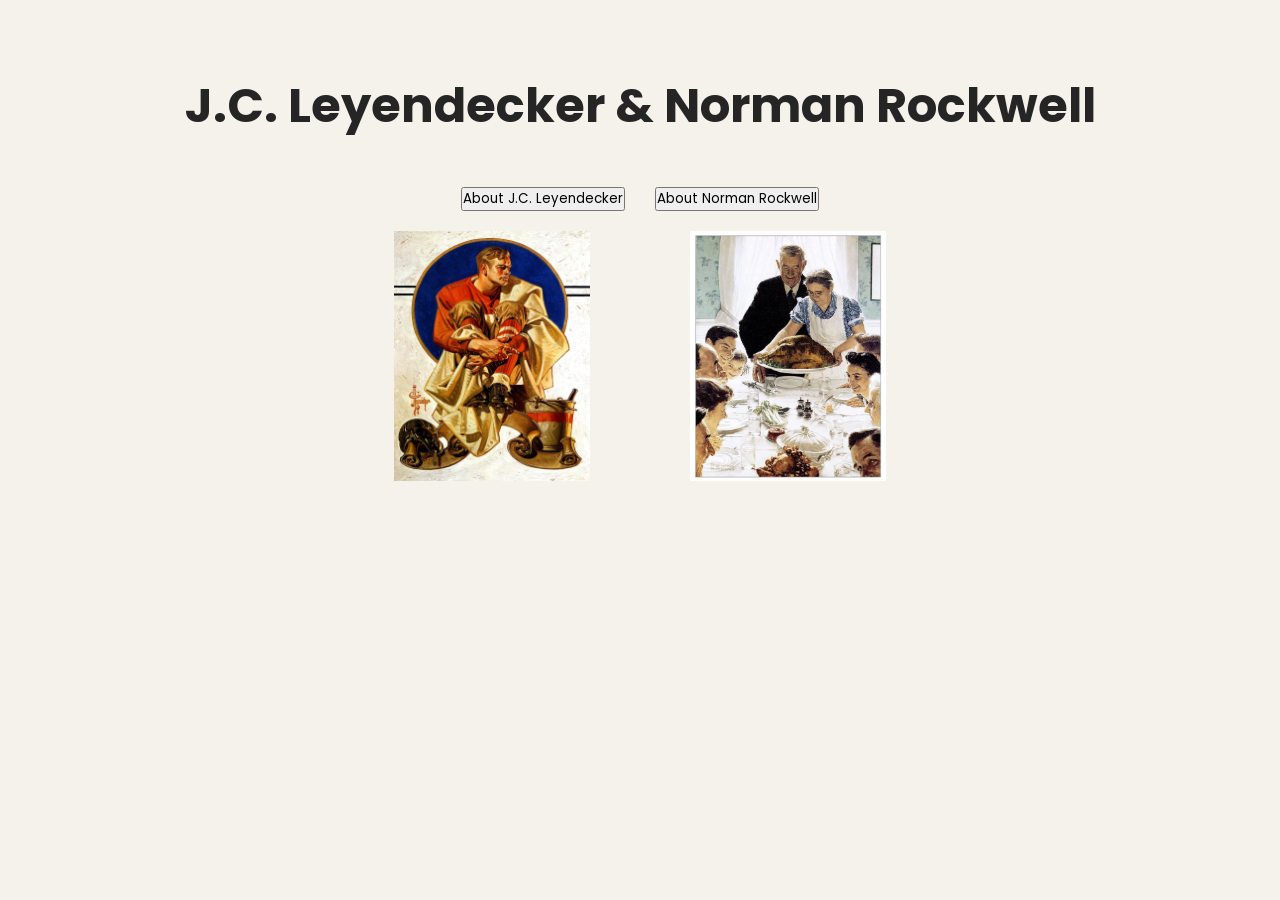
==== index.html @ 60e80f99 "deleted unneeded code" ====
<!DOCTYPE html>
<html lang="en">

<head>
    <meta charset="UTF-8" />
    <meta name="viewport" content="width=device-width, initial-scale=1.0" />
    <title>Application Design Project</title>
    <!-- Google Fonts import for Poppins -->
    <link rel="preconnect" href="https://fonts.googleapis.com">
    <link rel="preconnect" href="https://fonts.gstatic.com" crossorigin>
    <link href="https://fonts.googleapis.com/css2?family=Poppins:wght@400;600;700&display=swap" rel="stylesheet">

    <link rel="stylesheet" href="styles.css" />
    <link rel="icon" href="favicon.ico" type="image/x-icon" />
    <script type="text/javascript" src="script.js" defer></script>
</head>

<body>
    <!-- homepage -->
    <h1>J.C. Leyendecker & Norman Rockwell</h1>

    <div class="homeNavigation">
        <button onclick="leyendeckerPage()">About J.C. Leyendecker</button>
        <button onclick="rockwellPage()">About Norman Rockwell</button>
    </div>

    <div class="images">
        <img src="images/football-hero.jpg" alt="Football Hero by J.C. Leyendecker">
        <img src="images/thanksgiving-dinner.webp" alt="Freedom From Want (Thanksgiving Dinner) by Norman Rockwell">
    </div>
</body>

</html>
---- styles.css ----
* {
    box-sizing: border-box;
    margin: 0;
    padding: 0;
    font-family: "Poppins", sans-serif;
}

body {
    background-color: #f5f2eb;
    color: #252525;
    padding: 70px 8%;
}

h1 {
    text-align: center;
    font-size: 3rem;
    font-weight: 700;
    margin-bottom: 45px;
}

.homeNavigation {
    display: flex;
    justify-content: center;
    gap: 30px;
    margin-bottom: 20px;
}

.images {
    display: flex;
    justify-content: center;
    align-items: center;
    width: 100%;
    height: 250px;
    gap: 100px;
}

.images img {
    max-height: 100%;
    object-fit: contain;
}
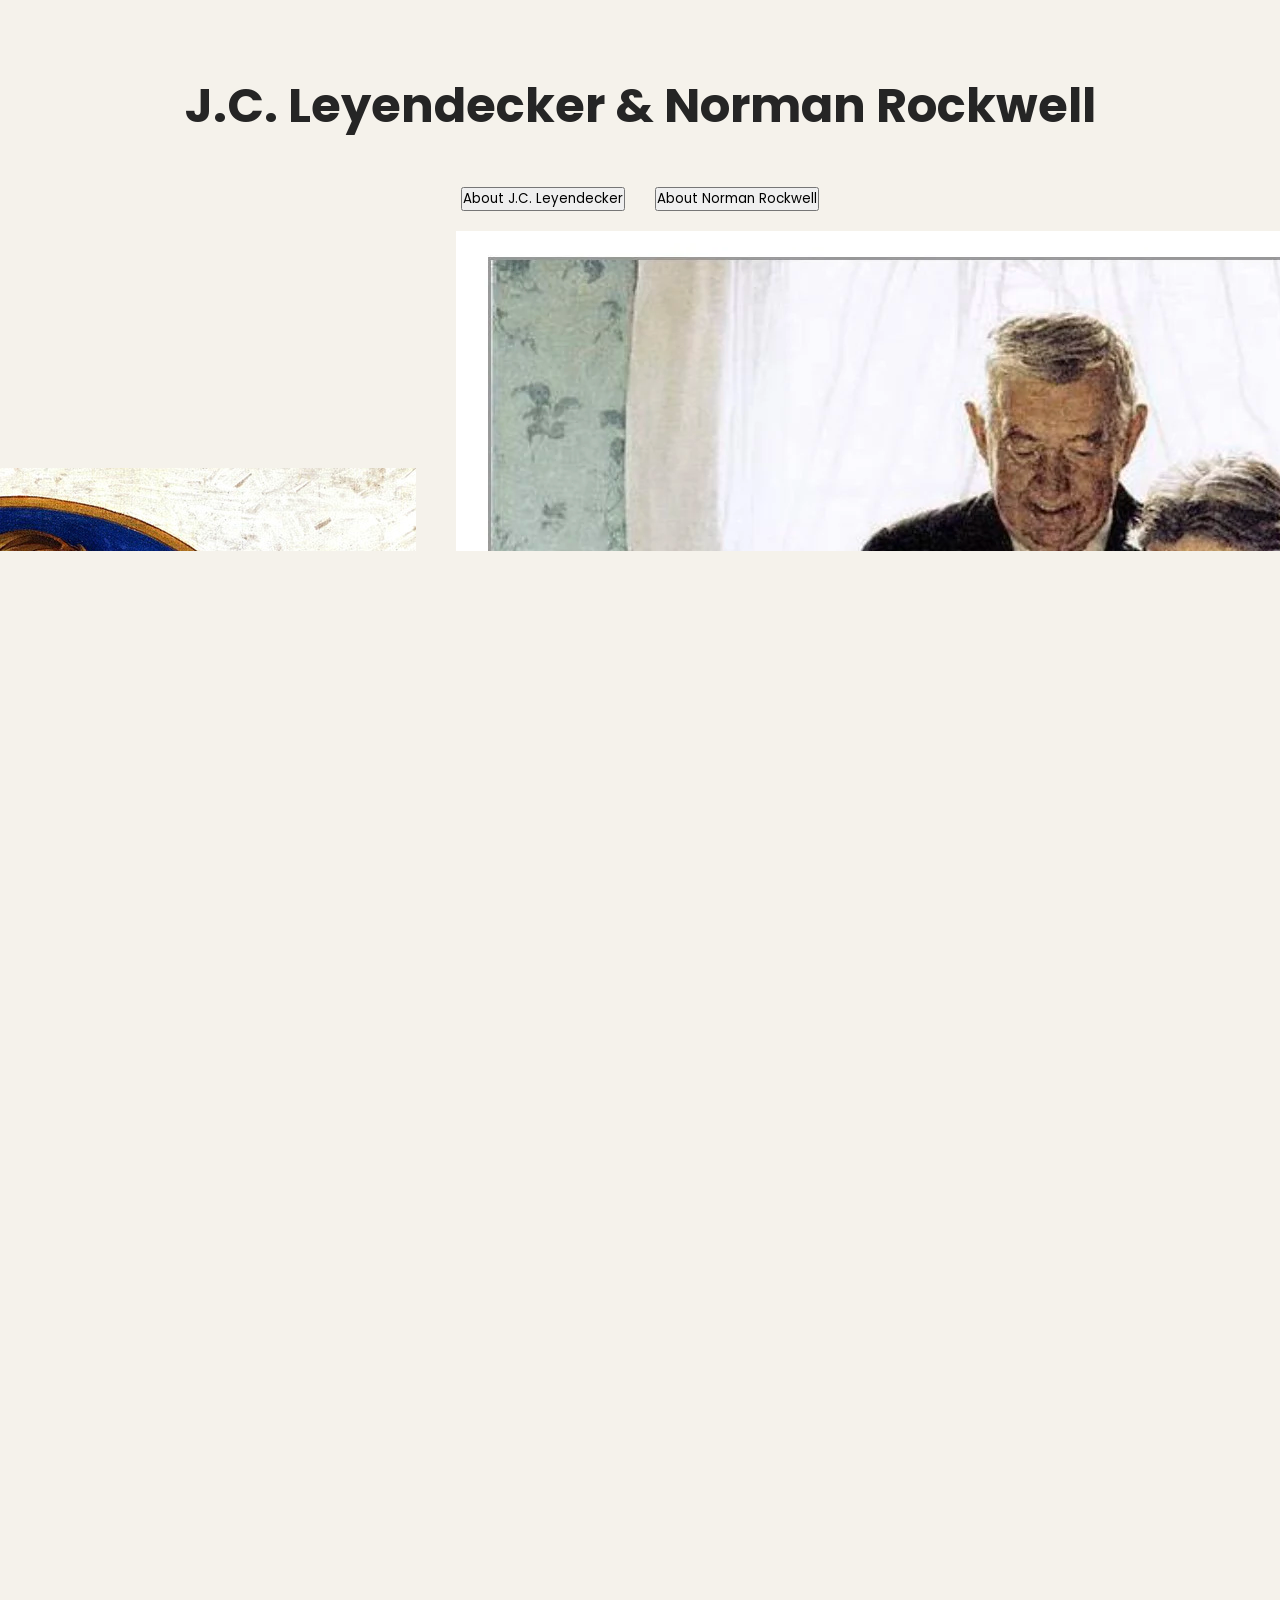
==== commit 58982f99: "JC art view" ====
--- a/index.html
+++ b/index.html
@@ -25,7 +25,7 @@
     </div>
 
     <div class="images">
-        <img src="images/football-hero.jpg" alt="Football Hero by J.C. Leyendecker">
+        <img src="leyendecker/football-hero.jpg" alt="Football Hero by J.C. Leyendecker">
         <img src="images/thanksgiving-dinner.webp" alt="Freedom From Want (Thanksgiving Dinner) by Norman Rockwell">
     </div>
 </body>
--- a/styles.css
+++ b/styles.css
@@ -4,6 +4,12 @@
     padding: 0;
     font-family: "Poppins", sans-serif;
 }
+
+html, body {
+  max-width: 100%;
+  overflow-x: hidden;
+}
+
 
 body {
     background-color: #f5f2eb;
@@ -18,6 +24,16 @@
     margin-bottom: 45px;
 }
 
+h3 {
+    text-align: center;
+    margin-bottom: 45px;
+}
+
+p {
+    text-align: center;
+    margin-bottom: 45px;
+}
+
 .homeNavigation {
     display: flex;
     justify-content: center;
@@ -26,17 +42,33 @@
 }
 
 .images {
-    display: flex;
+    display: grid;
+    grid-template-columns: repeat(3, 1fr);
     justify-content: center;
+    justify-items: center;
     align-items: center;
     width: 100%;
+    max-width: 100%;
     height: 250px;
-    gap: 100px;
-}
+    gap: 40px;
+}      
 
 .images img {
     max-height: 100%;
     object-fit: contain;
 }
 
- +.click-image {
+    transition: transform 0.5s ease;
+    max-width: 100%;
+    height: auto;
+    display: block;
+    margin: 0 auto 20px auto;
+}
+
+
+.click-image:hover {
+    transform: scale(2);
+    position: relative;
+    z-index: 10;
+}
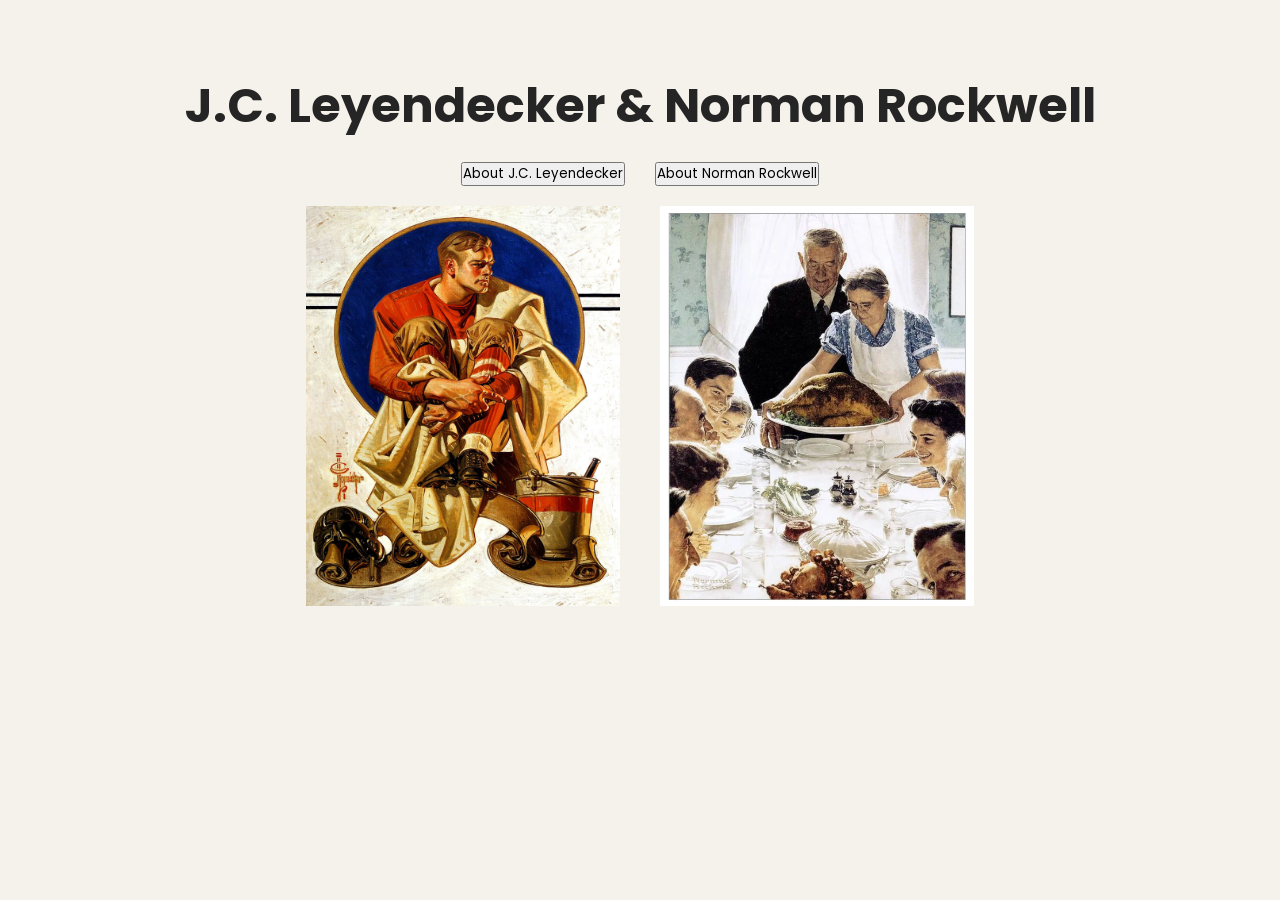
==== commit b4ff2277: "add updates EVERYWHERE" ====
--- a/index.html
+++ b/index.html
@@ -24,9 +24,9 @@
         <button onclick="rockwellPage()">About Norman Rockwell</button>
     </div>
 
-    <div class="images">
-        <img src="leyendecker/football-hero.jpg" alt="Football Hero by J.C. Leyendecker">
-        <img src="images/thanksgiving-dinner.webp" alt="Freedom From Want (Thanksgiving Dinner) by Norman Rockwell">
+    <div class="images-home">
+        <img src="ART_leyendecker/football-hero.jpg" alt="Football Hero by J.C. Leyendecker">
+        <img src="ART_rockwell/thanksgiving-dinner.webp" alt="Freedom From Want (Thanksgiving Dinner) by Norman Rockwell">
     </div>
 </body>
 
--- a/styles.css
+++ b/styles.css
@@ -21,7 +21,7 @@
     text-align: center;
     font-size: 3rem;
     font-weight: 700;
-    margin-bottom: 45px;
+    margin-bottom: 20px;
 }
 
 h3 {
@@ -42,6 +42,45 @@
 }
 
 .images {
+    display: flex;
+    justify-content: center;
+    align-items: center;
+    width: 100%;
+    max-width: 100%;
+    height: 250px;
+    gap: 40px;
+}    
+
+.images img {
+    max-height: 100%;
+    object-fit: contain;
+}
+
+.people img {
+    border-radius: 12px;
+    max-height: 100%;
+    object-fit: contain;
+    margin-bottom: 30px;
+}
+
+.images-home {
+    display: flex;
+    justify-content: center;
+    align-items: center;
+    width: 100%;
+    height: 100%;
+    gap: 40px;
+}      
+
+.images-home img {
+    max-width: 40%;
+    max-height: 400px;
+    width: auto;
+    height: auto;
+    object-fit: contain;
+}
+
+.images-artv {
     display: grid;
     grid-template-columns: repeat(3, 1fr);
     justify-content: center;
@@ -51,9 +90,9 @@
     max-width: 100%;
     height: 250px;
     gap: 40px;
-}      
+}    
 
-.images img {
+.images-artv img {
     max-height: 100%;
     object-fit: contain;
 }
@@ -68,7 +107,7 @@
 
 
 .click-image:hover {
-    transform: scale(2);
+    transform: scale(1.70);
     position: relative;
     z-index: 10;
 }
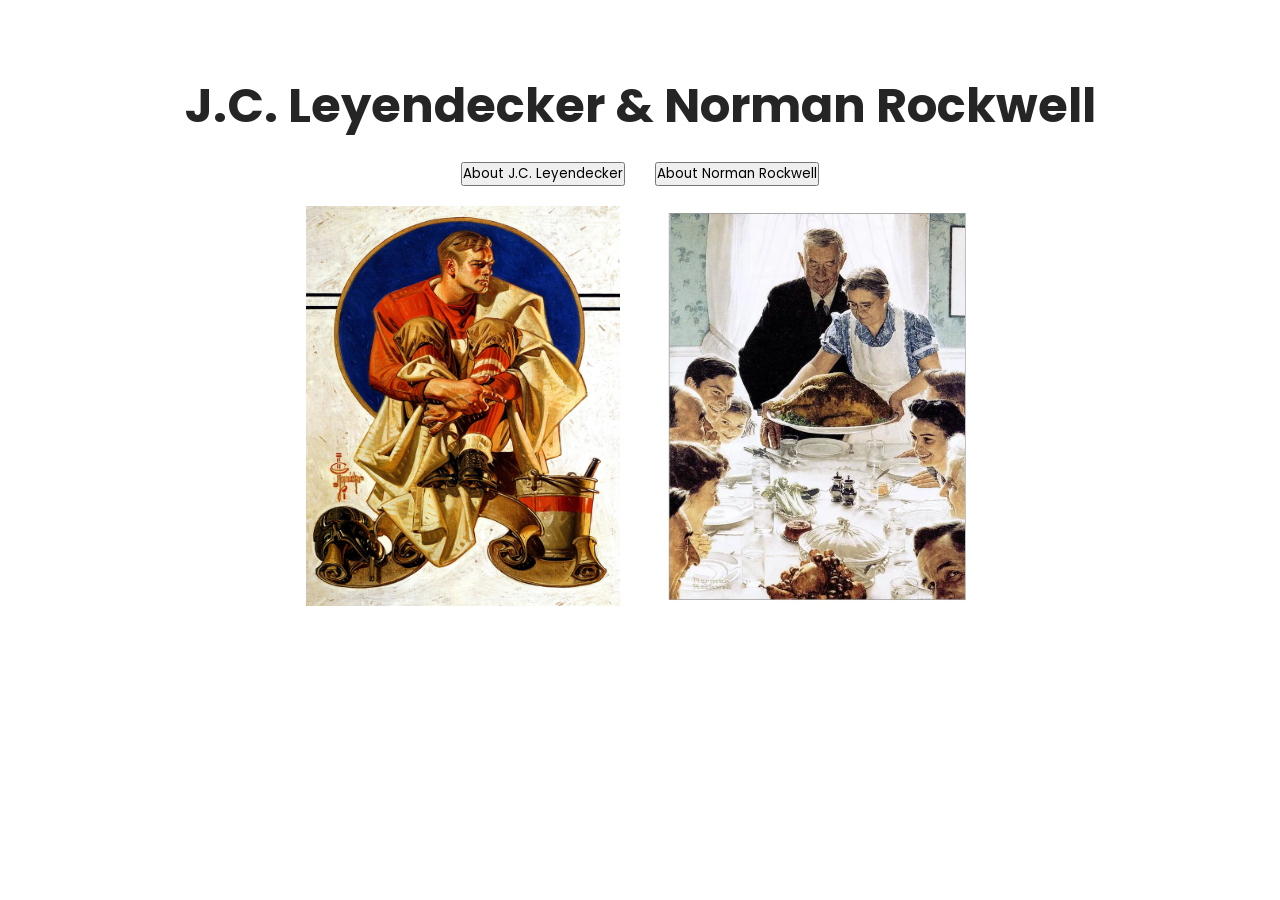
==== commit 26cdeb7b: "organization" ====
--- a/index.html
+++ b/index.html
@@ -9,14 +9,12 @@
     <link rel="preconnect" href="https://fonts.googleapis.com">
     <link rel="preconnect" href="https://fonts.gstatic.com" crossorigin>
     <link href="https://fonts.googleapis.com/css2?family=Poppins:wght@400;600;700&display=swap" rel="stylesheet">
-
     <link rel="stylesheet" href="styles.css" />
     <link rel="icon" href="favicon.ico" type="image/x-icon" />
     <script type="text/javascript" src="script.js" defer></script>
 </head>
 
 <body>
-    <!-- homepage -->
     <h1>J.C. Leyendecker & Norman Rockwell</h1>
 
     <div class="homeNavigation">
@@ -24,9 +22,9 @@
         <button onclick="rockwellPage()">About Norman Rockwell</button>
     </div>
 
-    <div class="images-home">
-        <img src="ART_leyendecker/football-hero.jpg" alt="Football Hero by J.C. Leyendecker">
-        <img src="ART_rockwell/thanksgiving-dinner.webp" alt="Freedom From Want (Thanksgiving Dinner) by Norman Rockwell">
+    <div class="images homepage">
+        <img src="ART_leyendecker/football-hero.jpg">
+        <img src="ART_rockwell/thanksgiving-dinner.webp">
     </div>
 </body>
 
--- a/styles.css
+++ b/styles.css
@@ -5,14 +5,13 @@
     font-family: "Poppins", sans-serif;
 }
 
-html, body {
-  max-width: 100%;
-  overflow-x: hidden;
+html,
+body {
+    max-width: 100%;
+    overflow-x: hidden;
 }
 
-
 body {
-    background-color: #f5f2eb;
     color: #252525;
     padding: 70px 8%;
 }
@@ -41,6 +40,7 @@
     margin-bottom: 20px;
 }
 
+/* IMAGES */
 .images {
     display: flex;
     justify-content: center;
@@ -49,10 +49,27 @@
     max-width: 100%;
     height: 250px;
     gap: 40px;
-}    
+}
 
 .images img {
     max-height: 100%;
+    object-fit: contain;
+}
+
+.homepage {
+    display: flex;
+    justify-content: center;
+    align-items: center;
+    width: 100%;
+    height: 100%;
+    gap: 40px;
+}
+
+.homepage img {
+    max-width: 40%;
+    max-height: 400px;
+    width: auto;
+    height: auto;
     object-fit: contain;
 }
 
@@ -63,24 +80,7 @@
     margin-bottom: 30px;
 }
 
-.images-home {
-    display: flex;
-    justify-content: center;
-    align-items: center;
-    width: 100%;
-    height: 100%;
-    gap: 40px;
-}      
-
-.images-home img {
-    max-width: 40%;
-    max-height: 400px;
-    width: auto;
-    height: auto;
-    object-fit: contain;
-}
-
-.images-artv {
+.artview {
     display: grid;
     grid-template-columns: repeat(3, 1fr);
     justify-content: center;
@@ -89,10 +89,10 @@
     width: 100%;
     max-width: 100%;
     height: 250px;
-    gap: 40px;
-}    
+    gap: 100px;
+}
 
-.images-artv img {
+.artview img {
     max-height: 100%;
     object-fit: contain;
 }
@@ -107,7 +107,7 @@
 
 
 .click-image:hover {
-    transform: scale(1.70);
+    transform: scale(1.56);
     position: relative;
     z-index: 10;
 }
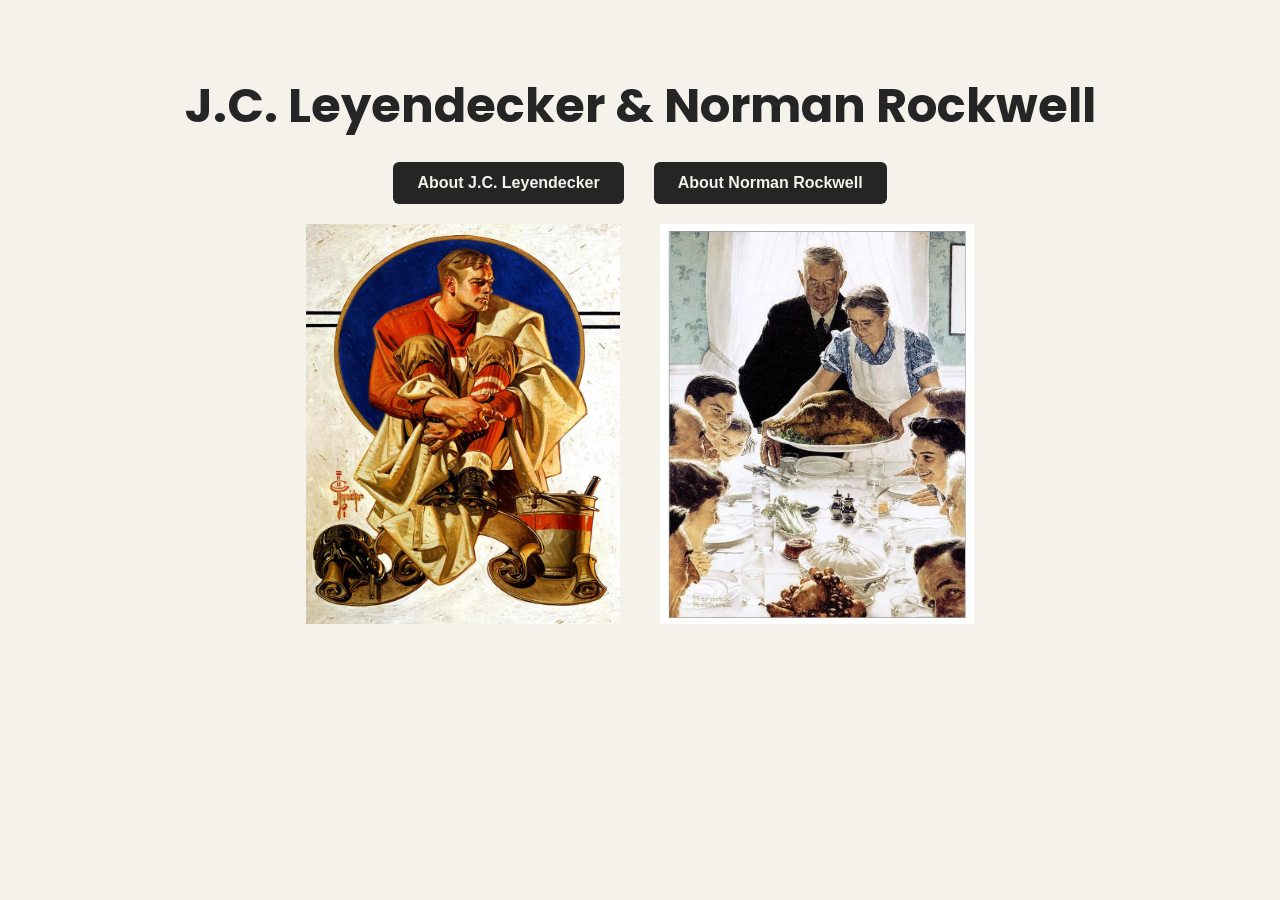
==== commit 291957b8: "finalizations" ====
--- a/styles.css
+++ b/styles.css
@@ -13,6 +13,7 @@
 
 body {
     color: #252525;
+    background-color: #f5f2eb;
     padding: 70px 8%;
 }
 
@@ -40,6 +41,25 @@
     margin-bottom: 20px;
 }
 
+.homeNavigation button {
+    background-color: #252525;
+    color: #f5f2eb;
+
+    border: none;
+    border-radius: 6px;
+
+    padding: 12px 24px;
+
+    font-size: 1rem;
+    font-weight: 600;
+
+    cursor: pointer;
+}
+
+.homeNavigation button:hover {
+    background-color: #444444;
+}
+
 /* IMAGES */
 .images {
     display: flex;
@@ -61,7 +81,7 @@
     justify-content: center;
     align-items: center;
     width: 100%;
-    height: 100%;
+    height: auto;
     gap: 40px;
 }
 
@@ -88,16 +108,17 @@
     align-items: center;
     width: 100%;
     max-width: 100%;
-    height: 250px;
-    gap: 100px;
+    height: auto;
+    gap: 40px;
 }
 
 .artview img {
-    max-height: 100%;
+    width: 100%;
+    height: 350px;
     object-fit: contain;
 }
 
-.click-image {
+.highlight-image {
     transition: transform 0.5s ease;
     max-width: 100%;
     height: auto;
@@ -106,8 +127,8 @@
 }
 
 
-.click-image:hover {
-    transform: scale(1.56);
+.highlight-image:hover {
+    transform: scale(1.5);
     position: relative;
     z-index: 10;
 }
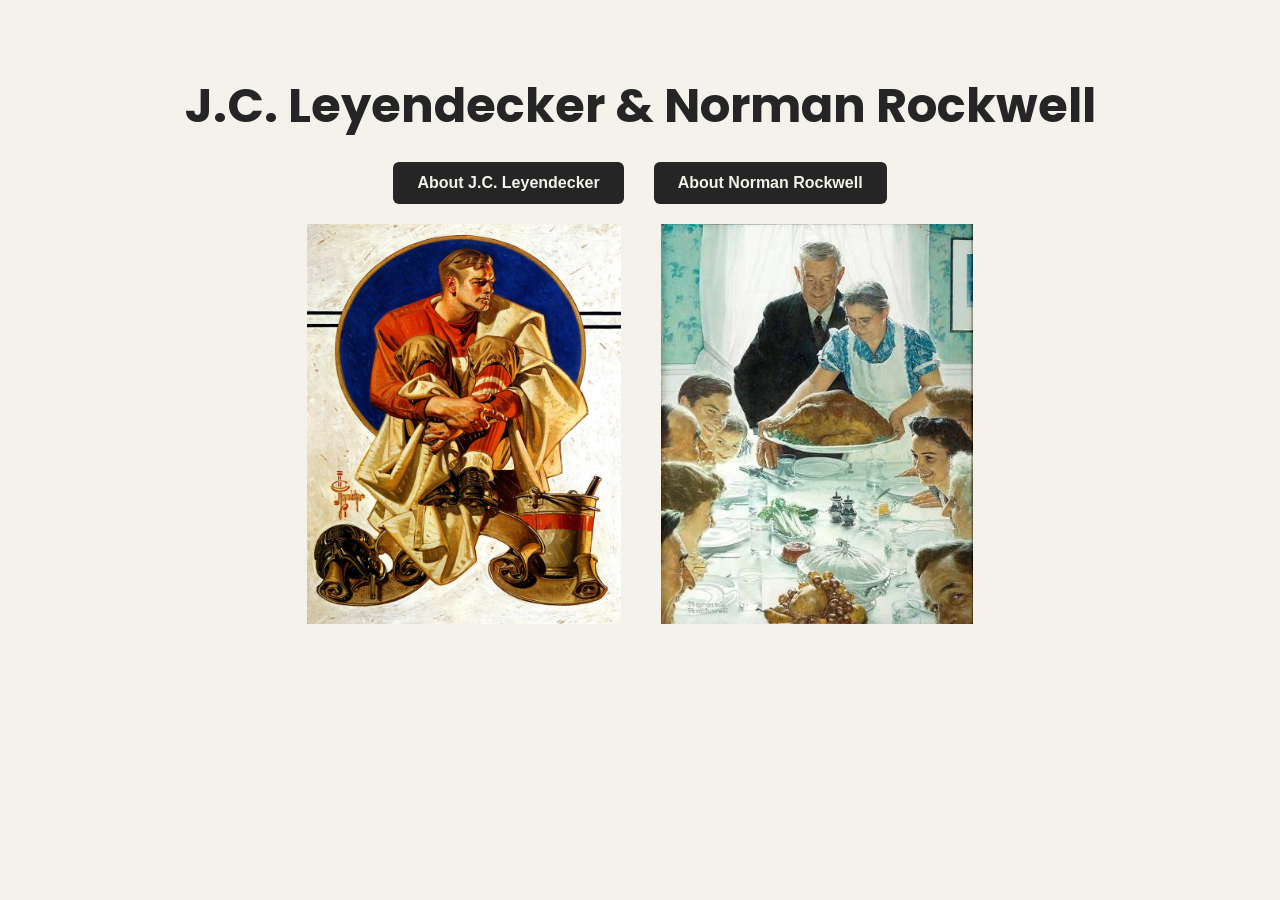
==== commit 05d87a5f: "organization" ====
--- a/index.html
+++ b/index.html
@@ -24,7 +24,7 @@
 
     <div class="images homepage">
         <img src="ART_leyendecker/football-hero.jpg">
-        <img src="ART_rockwell/thanksgiving-dinner.webp">
+        <img src="ART_rockwell/freedom-from-want.jpg">
     </div>
 </body>
 
